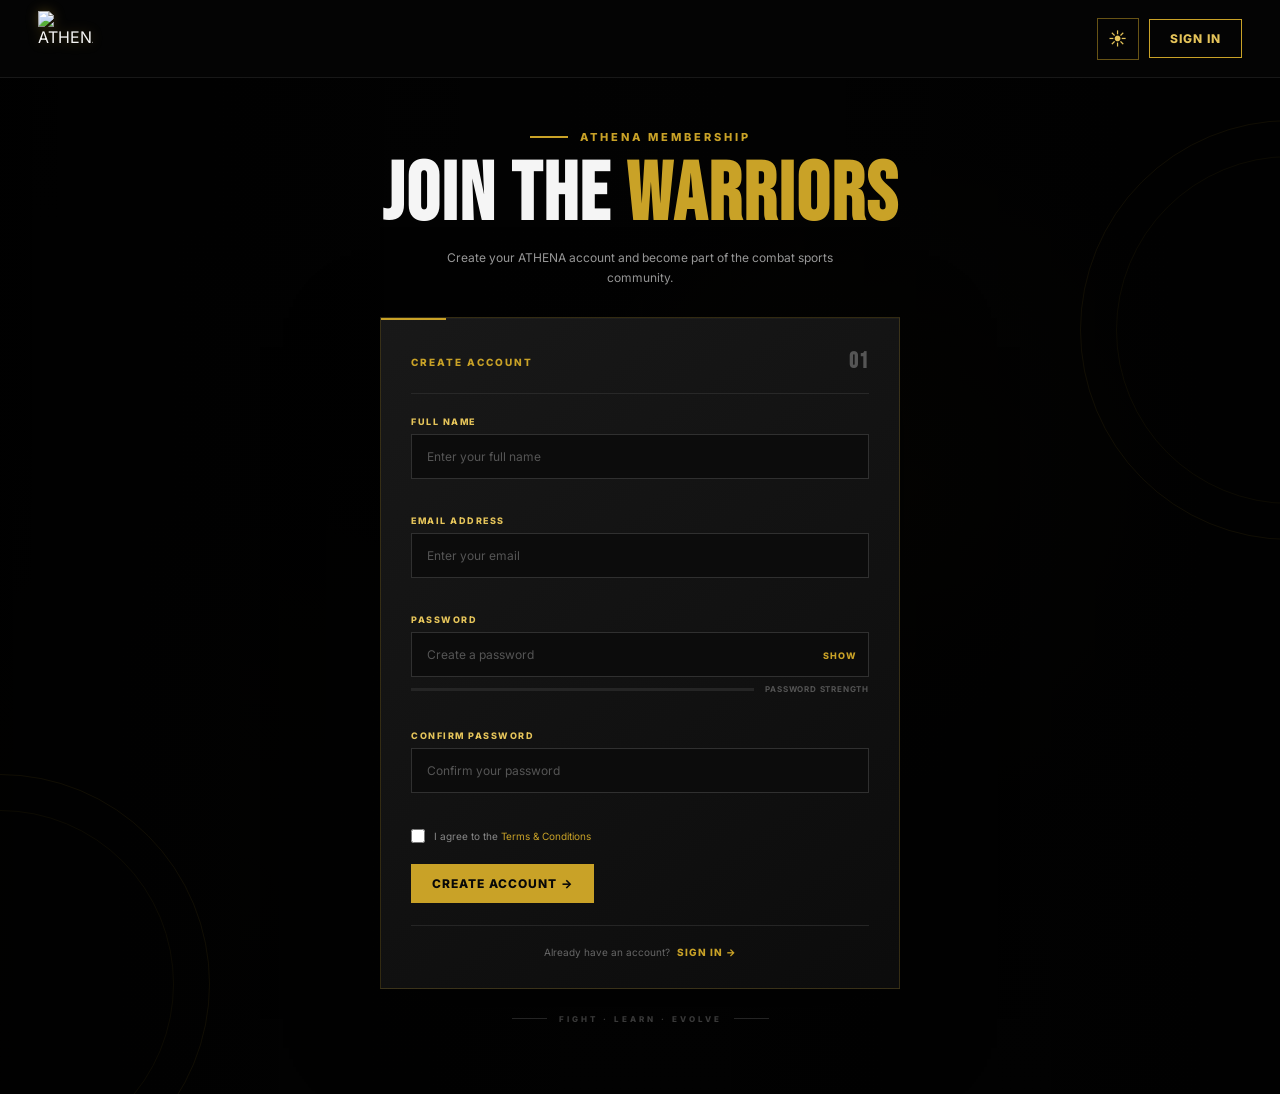
==== join.html @ 5c8d6329 "Add files via upload" ====
<!doctype html>
<html lang="en">
<head>
    <meta charset="UTF-8">
    <meta name="viewport" content="width=device-width, initial-scale=1.0">

    <title>ATHENA — Join</title>

    <link rel="preconnect" href="https://fonts.googleapis.com">
    <link href="https://fonts.googleapis.com/css2?family=Bebas+Neue&family=Inter:wght@300;400;600;800&display=swap" rel="stylesheet">

    <link rel="stylesheet" href="join.css">
</head>

<body>

<nav id="navbar">
    <div class="nav-container">

        <a href="index.html" class="logo">
            <img src="images/logo.png" alt="ATHENA">
        </a>

        <div class="nav-actions">

            <button
                class="theme-toggle"
                id="themeToggle"
                type="button"
                aria-label="Toggle theme"
            >
                <span id="themeIcon">☀</span>
            </button>

            <button
                class="btn btn-outline"
                onclick="window.location.href='signin.html'"
            >
                Sign In
            </button>

        </div>
    </div>
</nav>


<main class="join-page">

    <div class="join-background"></div>
    <div class="join-overlay"></div>

    <div class="gold-circle circle-one"></div>
    <div class="gold-circle circle-two"></div>

    <section class="join-section">

        <div class="join-header">

            <span class="section-tag">
                <span class="tag-line"></span>
                ATHENA MEMBERSHIP
            </span>

            <h1>
                JOIN THE
                <span class="gold">WARRIORS</span>
            </h1>

            <p>
                Create your ATHENA account and become part of the combat sports community.
            </p>

        </div>


        <div class="join-card">

            <div class="card-top">
                <span>CREATE ACCOUNT</span>
                <span class="card-number">01</span>
            </div>


            <form id="joinForm">

                <div class="form-group">
                    <label for="fullName">FULL NAME</label>

                    <input
                        type="text"
                        id="fullName"
                        placeholder="Enter your full name"
                        autocomplete="name"
                    >

                    <small class="error" id="nameError"></small>
                </div>


                <div class="form-group">
                    <label for="email">EMAIL ADDRESS</label>

                    <input
    type="email"
    id="joinEmail"
    placeholder="Enter your email"
    required
>

                    <small class="error" id="emailError"></small>
                </div>


                <div class="form-group">
                    <label for="password">PASSWORD</label>

                    <div class="password-wrapper">

                        <input
                            type="password"
                            id="password"
                            placeholder="Create a password"
                            autocomplete="new-password"
                        >

                        <button
                            type="button"
                            class="password-toggle"
                            id="passwordToggle"
                        >
                            SHOW
                        </button>

                    </div>

                    <div class="password-strength">
                        <div class="strength-bar">
                            <span id="strengthBar"></span>
                        </div>

                        <span id="strengthText">
                            PASSWORD STRENGTH
                        </span>
                    </div>

                    <small class="error" id="passwordError"></small>
                </div>


                <div class="form-group">
                    <label for="confirmPassword">CONFIRM PASSWORD</label>

                    <input
                        type="password"
                        id="confirmPassword"
                        placeholder="Confirm your password"
                        autocomplete="new-password"
                    >

                    <small class="error" id="confirmError"></small>
                </div>


                <label class="terms">

                    <input
                        type="checkbox"
                        id="terms"
                    >

                    <span>
                        I agree to the
                        <a href="#">Terms & Conditions</a>
                    </span>

                </label>

                <small class="error terms-error" id="termsError"></small>


<button type="button" class="btn btn-primary" id="createAccount">
    CREATE ACCOUNT →
</button>

            </form>


            <div class="login-footer">

                <span>Already have an account?</span>

                <a href="signin.html">
                    SIGN IN →
                </a>

            </div>

        </div>


        <div class="join-footer-text">
            <span class="line"></span>
            FIGHT · LEARN · EVOLVE
            <span class="line"></span>
        </div>

    </section>

</main>


<script src="join.js"></script>

</body>
</html>
---- join.css ----
@import url('https://fonts.googleapis.com/css2?family=Bebas+Neue&family=Inter:wght@300;400;600;800&display=swap');

:root {
    --bg: #0a0a0a;
    --card: #151515;
    --gold: #c9a227;
    --gold-light: #e5c45a;
    --white: #f5f5f5;
    --muted: #9b9b9b;
    --border: rgba(201, 162, 39, 0.25);
}

* {
    margin: 0;
    padding: 0;
    box-sizing: border-box;
}

html {
    scroll-behavior: smooth;
}

body {
    font-family: 'Inter', sans-serif;
    background: var(--bg);
    color: var(--white);
    min-height: 100vh;
    overflow-x: hidden;
}

a {
    color: inherit;
    text-decoration: none;
}

button,
input {
    font: inherit;
}


/* ==================== NAVBAR ==================== */

#navbar {
    position: fixed;
    top: 0;
    left: 0;
    width: 100%;
    height: 78px;
    z-index: 1000;

    background: rgba(5, 5, 5, 0.9);
    border-bottom: 1px solid rgba(255, 255, 255, 0.08);

    backdrop-filter: blur(14px);
}

.nav-container {
    width: min(94%, 1400px);
    height: 100%;
    margin: auto;

    display: flex;
    align-items: center;
    justify-content: space-between;
}


/* ==================== LOGO ==================== */

.logo {
    display: flex;
    align-items: center;
    justify-content: center;
}

.logo img {
    width: 55px;
    height: 55px;

    object-fit: contain;
    display: block;

    filter: drop-shadow(
        0 0 6px rgba(201, 162, 39, 0.3)
    );

    transition:
        transform 0.3s ease,
        filter 0.3s ease;
}

.logo:hover img {
    transform: scale(1.08);

    filter: drop-shadow(
        0 0 14px rgba(201, 162, 39, 0.6)
    );
}


/* ==================== NAV ACTIONS ==================== */

.nav-actions {
    display: flex;
    align-items: center;
    gap: 10px;
}


/* ==================== BUTTONS ==================== */

.btn {
    border: 1px solid transparent;
    padding: 11px 20px;

    cursor: pointer;

    text-transform: uppercase;
    font-size: 12px;
    font-weight: 800;
    letter-spacing: 1px;

    transition: all 0.25s ease;
}

.btn-primary {
    background: var(--gold);
    color: #080808;
}

.btn-primary:hover {
    background: var(--gold-light);

    transform: translateY(-2px);

    box-shadow:
        0 8px 25px rgba(201, 162, 39, 0.22);
}

.btn-outline {
    background: transparent;
    color: var(--gold-light);
    border-color: var(--gold);
}

.btn-outline:hover {
    background: var(--gold);
    color: #080808;
}


/* ==================== THEME ==================== */

.theme-toggle {
    width: 42px;
    height: 42px;

    border: 1px solid rgba(201, 162, 39, 0.5);

    background: transparent;
    color: var(--gold-light);

    display: flex;
    align-items: center;
    justify-content: center;

    cursor: pointer;

    font-size: 18px;

    transition: all 0.25s ease;
}

.theme-toggle:hover {
    background: var(--gold);
    color: #080808;

    transform: translateY(-2px);
}


/* ==================== JOIN PAGE ==================== */

.join-page {
    min-height: 100vh;

    position: relative;

    display: flex;
    justify-content: center;
    align-items: center;

    padding: 130px 20px 70px;

    overflow: hidden;
}


/* ==================== BACKGROUND ==================== */

.join-background {
    position: absolute;
    inset: 0;

    background:
        radial-gradient(
            circle at 70% 45%,
            rgba(201, 162, 39, 0.14),
            transparent 30%
        ),
        radial-gradient(
            circle at 20% 80%,
            rgba(201, 162, 39, 0.07),
            transparent 28%
        ),
        url('https://images.pexels.com/photos/4761799/pexels-photo-4761799.jpeg?auto=compress&cs=tinysrgb&w=1920')
        center / cover no-repeat;

    filter: grayscale(25%) contrast(1.1);

    transform: scale(1.04);
}

.join-overlay {
    position: absolute;
    inset: 0;

    background:
        linear-gradient(
            90deg,
            rgba(0, 0, 0, 0.95),
            rgba(0, 0, 0, 0.72),
            rgba(0, 0, 0, 0.92)
        ),
        linear-gradient(
            to bottom,
            rgba(0, 0, 0, 0.25),
            var(--bg)
        );
}


/* ==================== DECORATION ==================== */

.gold-circle {
    position: absolute;

    width: 420px;
    height: 420px;

    border: 1px solid rgba(201, 162, 39, 0.08);

    border-radius: 50%;

    pointer-events: none;

    animation: rotateCircle 25s linear infinite;
}

.gold-circle::before {
    content: '';

    position: absolute;

    inset: 35px;

    border: 1px solid rgba(201, 162, 39, 0.06);

    border-radius: 50%;
}

.circle-one {
    left: -210px;
    bottom: -100px;
}

.circle-two {
    right: -220px;
    top: 120px;

    animation-direction: reverse;
}

@keyframes rotateCircle {
    from {
        transform: rotate(0deg);
    }

    to {
        transform: rotate(360deg);
    }
}


/* ==================== JOIN SECTION ==================== */

.join-section {
    position: relative;

    z-index: 2;

    width: min(100%, 520px);
}


/* ==================== HEADER ==================== */

.join-header {
    text-align: center;

    margin-bottom: 28px;

    animation: revealUp 0.8s ease forwards;
}

.section-tag {
    display: flex;

    align-items: center;
    justify-content: center;

    gap: 12px;

    color: var(--gold);

    font-size: 11px;
    font-weight: 800;

    letter-spacing: 3px;
}

.tag-line {
    width: 38px;
    height: 2px;

    background: var(--gold);
}

.join-header h1 {
    margin-top: 15px;

    font-family: 'Bebas Neue', sans-serif;

    font-size: clamp(55px, 8vw, 82px);

    line-height: 0.9;

    letter-spacing: 2px;
}

.gold {
    color: var(--gold);
}

.join-header p {
    max-width: 430px;

    margin: 15px auto 0;

    color: #999;

    font-size: 12px;

    line-height: 1.7;
}


/* ==================== CARD ==================== */

.join-card {
    background:
        linear-gradient(
            145deg,
            rgba(25, 25, 25, 0.98),
            rgba(12, 12, 12, 0.98)
        );

    border: 1px solid rgba(201, 162, 39, 0.2);

    padding: 30px;

    box-shadow:
        0 30px 80px rgba(0, 0, 0, 0.55),
        inset 0 1px 0 rgba(255, 255, 255, 0.03);

    animation: cardAppear 0.8s 0.15s ease both;

    position: relative;
}

.join-card::before {
    content: '';

    position: absolute;

    top: 0;
    left: 0;

    width: 65px;
    height: 2px;

    background: var(--gold);
}


/* ==================== CARD TOP ==================== */

.card-top {
    display: flex;

    justify-content: space-between;
    align-items: center;

    padding-bottom: 18px;

    margin-bottom: 22px;

    border-bottom: 1px solid #282828;

    color: var(--gold);

    font-size: 10px;

    font-weight: 800;

    letter-spacing: 2px;
}

.card-number {
    color: #555;

    font-family: 'Bebas Neue', sans-serif;

    font-size: 22px;

    letter-spacing: 1px;
}


/* ==================== FORM ==================== */

.form-group {
    margin-bottom: 17px;
}

.form-group label {
    display: block;

    margin-bottom: 7px;

    color: var(--gold-light);

    font-size: 9px;

    font-weight: 800;

    letter-spacing: 1.5px;
}

.form-group input {
    width: 100%;

    padding: 14px 15px;

    background: #0c0c0c;

    border: 1px solid #303030;

    color: var(--white);

    outline: none;

    font-size: 12px;

    transition:
        border-color 0.25s ease,
        box-shadow 0.25s ease,
        transform 0.25s ease;
}

.form-group input::placeholder {
    color: #555;
}

.form-group input:focus {
    border-color: var(--gold);

    box-shadow:
        0 0 0 3px rgba(201, 162, 39, 0.07);

    transform: translateY(-1px);
}

.form-group input.invalid {
    border-color: #a93636;
}


/* ==================== PASSWORD ==================== */

.password-wrapper {
    position: relative;
}

.password-wrapper input {
    padding-right: 65px;
}

.password-toggle {
    position: absolute;

    right: 12px;
    top: 50%;

    transform: translateY(-50%);

    border: 0;

    background: transparent;

    color: var(--gold);

    cursor: pointer;

    font-size: 9px;
    font-weight: 800;

    letter-spacing: 1px;
}

.password-strength {
    display: flex;

    align-items: center;

    gap: 10px;

    margin-top: 7px;
}

.strength-bar {
    height: 3px;

    flex: 1;

    background: #252525;

    overflow: hidden;
}

.strength-bar span {
    display: block;

    width: 0%;
    height: 100%;

    background: var(--gold);

    transition: width 0.3s ease;
}

#strengthText {
    width: 105px;

    color: #555;

    font-size: 8px;

    font-weight: 700;

    letter-spacing: 0.8px;

    text-align: right;
}


/* ==================== ERROR ==================== */

.error {
    display: block;

    min-height: 14px;

    margin-top: 5px;

    color: #c95b5b;

    font-size: 9px;
}


/* ==================== TERMS ==================== */

.terms {
    display: flex;

    align-items: center;

    gap: 9px;

    margin: 4px 0 0;

    color: #888;

    font-size: 10px;

    cursor: pointer;
}

.terms input {
    width: 14px;
    height: 14px;

    accent-color: var(--gold);

    cursor: pointer;
}

.terms a {
    color: var(--gold);

    transition: color 0.2s ease;
}

.terms a:hover {
    color: var(--gold-light);
}

.terms-error {
    min-height: 16px;
}


/* ==================== JOIN BUTTON ==================== */

.join-button {
    width: 100%;

    margin-top: 5px;

    padding: 15px;

    display: flex;

    justify-content: center;
    align-items: center;

    gap: 15px;
}

.join-button .arrow {
    font-size: 18px;

    transition: transform 0.25s ease;
}

.join-button:hover .arrow {
    transform: translateX(5px);
}


/* ==================== LOGIN FOOTER ==================== */

.login-footer {
    display: flex;

    justify-content: center;
    align-items: center;

    gap: 7px;

    margin-top: 22px;

    padding-top: 20px;

    border-top: 1px solid #252525;

    color: #666;

    font-size: 10px;
}

.login-footer a {
    color: var(--gold);

    font-weight: 800;

    letter-spacing: 1px;

    transition: color 0.2s ease;
}

.login-footer a:hover {
    color: var(--gold-light);
}


/* ==================== BOTTOM TEXT ==================== */

.join-footer-text {
    display: flex;

    justify-content: center;
    align-items: center;

    gap: 12px;

    margin-top: 25px;

    color: #4f4f4f;

    font-size: 8px;

    font-weight: 800;

    letter-spacing: 3px;
}

.join-footer-text .line {
    width: 35px;
    height: 1px;

    background: #333;
}


/* ==================== ANIMATIONS ==================== */

@keyframes revealUp {
    from {
        opacity: 0;
        transform: translateY(25px);
    }

    to {
        opacity: 1;
        transform: translateY(0);
    }
}

@keyframes cardAppear {
    from {
        opacity: 0;
        transform: translateY(35px) scale(0.98);
    }

    to {
        opacity: 1;
        transform: translateY(0) scale(1);
    }
}


/* ==================== LIGHT MODE ==================== */

body.light-mode {
    --bg: rgb(251, 242, 213);
    --card: #ffffff;
    --gold: #d2a316;
    --gold-light: #8a6700;
    --white: #222;
    --muted: #666;

    background: var(--bg);

    color: #222;
}

body.light-mode #navbar {
    background: rgba(255, 255, 255, 0.92);

    border-bottom-color: rgba(0, 0, 0, 0.1);
}

body.light-mode .join-background {
    filter: grayscale(30%) brightness(0.85);
}

body.light-mode .join-overlay {
    background:
        linear-gradient(
            90deg,
            rgba(251, 242, 213, 0.93),
            rgba(251, 242, 213, 0.75),
            rgba(251, 242, 213, 0.93)
        );
}

body.light-mode .join-header p {
    color: #666;
}

body.light-mode .join-card {
    background:
        linear-gradient(
            145deg,
            rgba(255, 255, 255, 0.98),
            rgba(248, 248, 248, 0.98)
        );

    border-color: rgba(166, 124, 0, 0.25);

    box-shadow:
        0 30px 70px rgba(0, 0, 0, 0.15);
}

body.light-mode .card-top,
body.light-mode .login-footer {
    border-color: #ddd;
}

body.light-mode .form-group input {
    background: #f7f7f7;

    color: #222;

    border-color: #ccc;
}

body.light-mode .form-group input::placeholder {
    color: #888;
}

body.light-mode .form-group input:focus {
    border-color: var(--gold);
}

body.light-mode .password-strength .strength-bar {
    background: #ddd;
}

body.light-mode .terms {
    color: #666;
}

body.light-mode .join-footer-text {
    color: #777;
}

body.light-mode .join-footer-text .line {
    background: #bbb;
}

body.light-mode .theme-toggle {
    background: #fff;

    color: var(--gold-light);

    border-color: rgba(166, 124, 0, 0.3);
}


/* ==================== MOBILE ==================== */

@media (max-width: 600px) {

    #navbar {
        height: 68px;
    }

    .logo img {
        width: 45px;
        height: 45px;
    }

    .nav-container {
        width: 92%;
    }

    .nav-actions {
        gap: 7px;
    }

    .nav-actions .btn {
        padding: 9px 12px;
        font-size: 9px;
    }

    .theme-toggle {
        width: 38px;
        height: 38px;
    }

    .join-page {
        padding: 105px 15px 50px;
    }

    .join-header h1 {
        font-size: 58px;
    }

    .join-card {
        padding: 23px 18px;
    }

    .join-header p {
        font-size: 11px;
    }

    .login-footer {
        flex-direction: column;
        gap: 8px;
    }

    .gold-circle {
        display: none;
    }
}
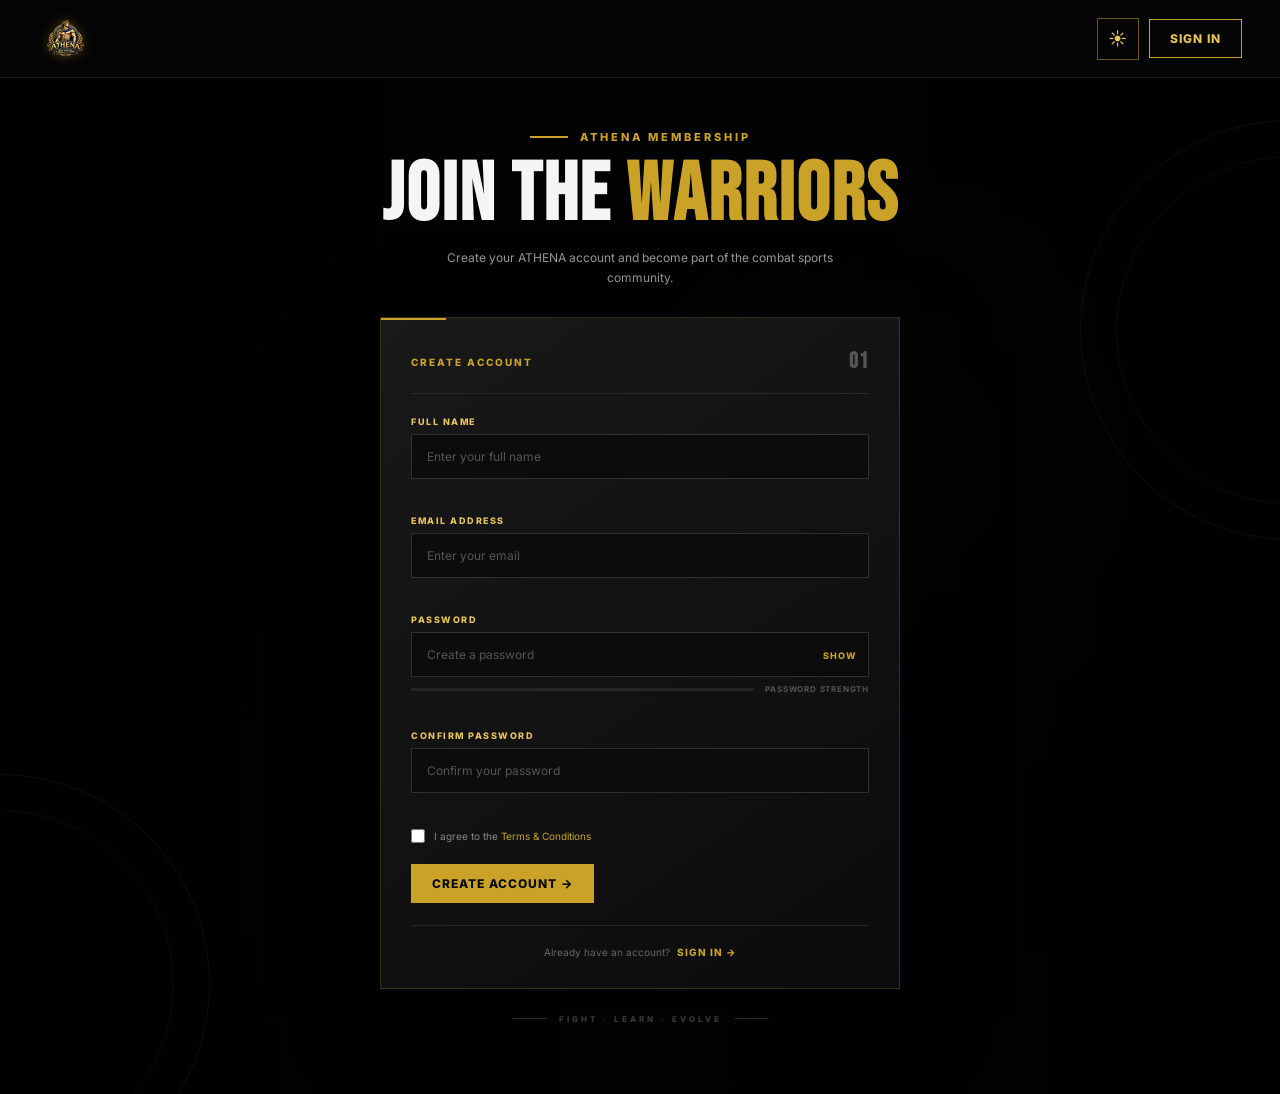
==== commit dc64850c: "Change email input ID and button type to submit" ====
--- a/join.html
+++ b/join.html
@@ -103,7 +103,7 @@
 
                     <input
     type="email"
-    id="joinEmail"
+    id="email"
     placeholder="Enter your email"
     required
 >
@@ -179,7 +179,7 @@
                 <small class="error terms-error" id="termsError"></small>
 
 
-<button type="button" class="btn btn-primary" id="createAccount">
+<button type="submit" class="btn btn-primary" id="createAccount">
     CREATE ACCOUNT →
 </button>
 
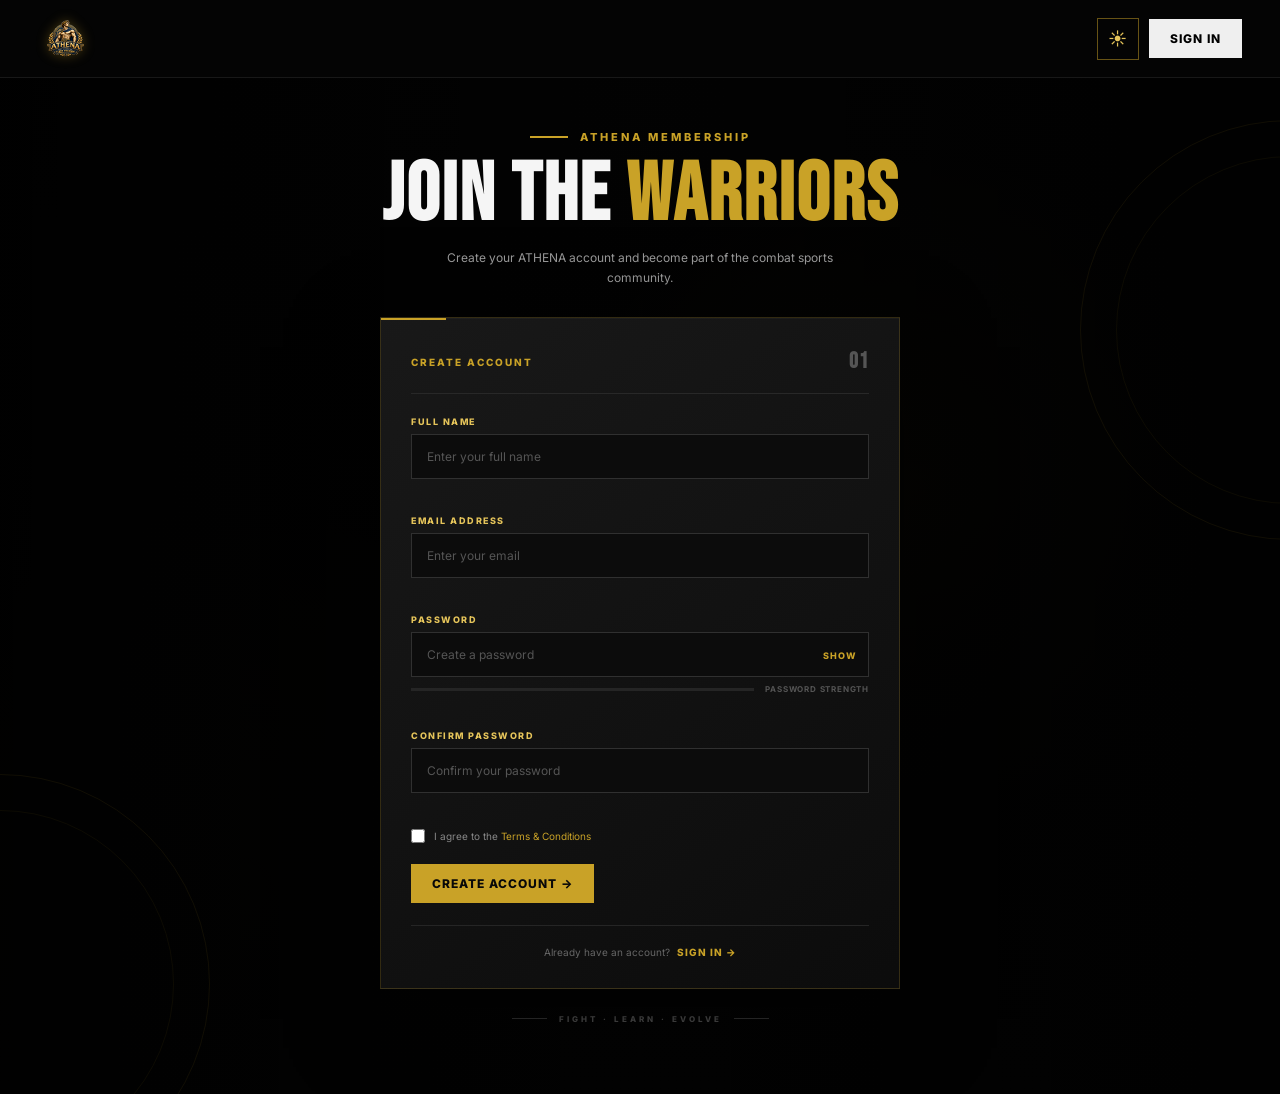
==== commit 34254466: "Add additional script tags to join.html" ====
--- a/join.html
+++ b/join.html
@@ -211,6 +211,8 @@
 
 
 <script src="join.js"></script>
+<script src="auth.js"></script>
+<script src="signinscript.js"></script>
 
 </body>
 </html>
--- a/join.css
+++ b/join.css
@@ -138,18 +138,6 @@
     box-shadow:
         0 8px 25px rgba(201, 162, 39, 0.22);
 }
-
-.btn-outline {
-    background: transparent;
-    color: var(--gold-light);
-    border-color: var(--gold);
-}
-
-.btn-outline:hover {
-    background: var(--gold);
-    color: #080808;
-}
-
 
 /* ==================== THEME ==================== */
 
